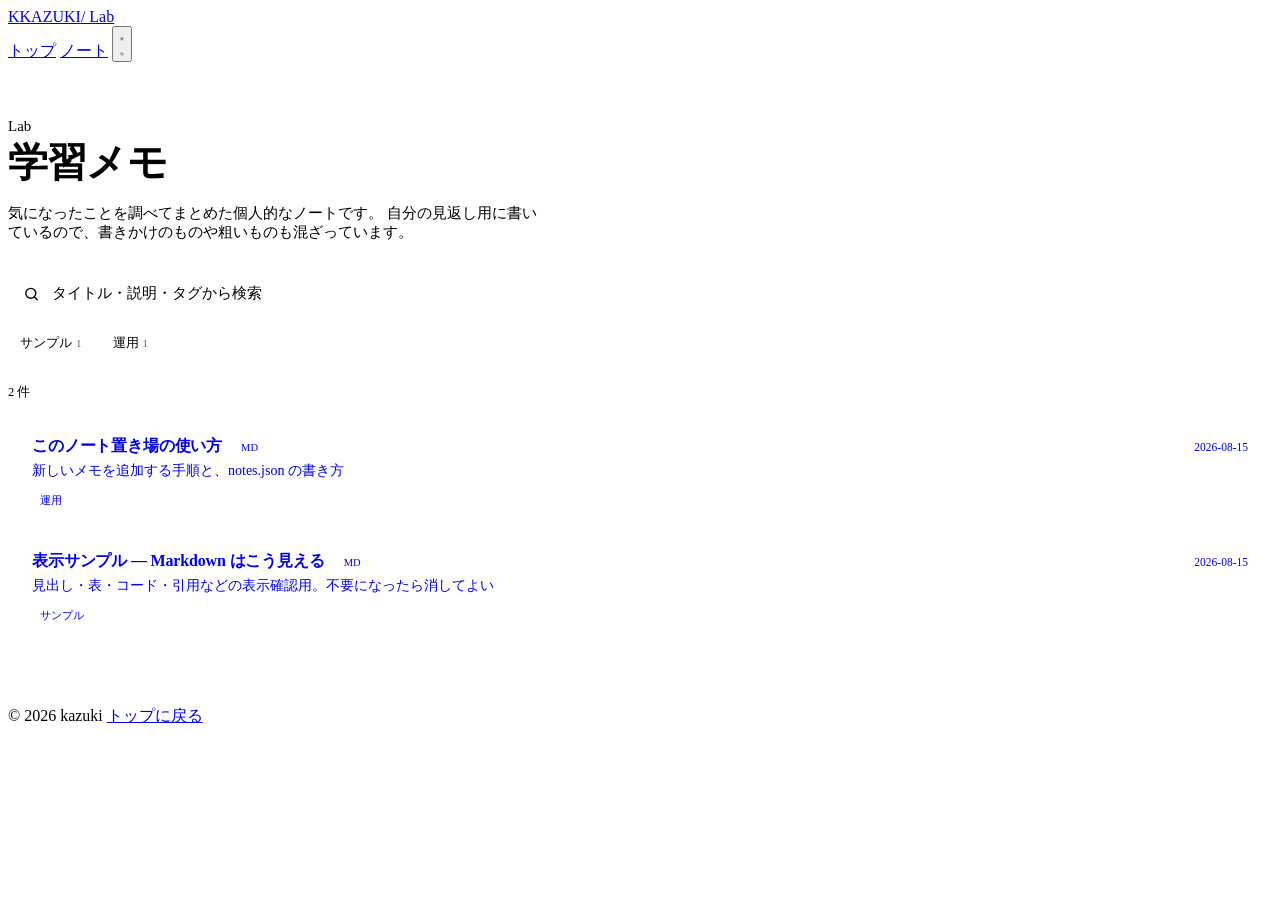
==== lab/index.html @ a7cf6884 "Add files via upload" ====
<!DOCTYPE html>
<html lang="ja">
<head>
<meta charset="UTF-8">
<meta name="viewport" content="width=device-width, initial-scale=1">
<title>Lab — 学習メモ | kazuki</title>
<meta name="description" content="調べたこと・学んだことをまとめた個人的なノート置き場。">
<meta name="robots" content="noindex">
<link rel="icon" href="../favicon.svg" type="image/svg+xml">
<meta name="theme-color" content="#ffffff" media="(prefers-color-scheme: light)">
<meta name="theme-color" content="#0e0e0f" media="(prefers-color-scheme: dark)">
<link rel="stylesheet" href="../assets/base.css">
<script src="../assets/theme.js"></script>
<style>
  .head{padding:56px 0 30px}
  .head h1{margin:0 0 14px; font-size:clamp(28px,4.4vw,40px); font-weight:800; letter-spacing:-.02em}
  .head p{margin:0; max-width:36em; color:var(--fg-mut); font-size:15px}

  /* ---------- controls ---------- */
  .ctrl{display:flex; flex-direction:column; gap:14px; margin-bottom:26px}
  .search{position:relative}
  .search svg{position:absolute; left:15px; top:50%; transform:translateY(-50%);
    width:17px;height:17px;color:var(--fg-dim); pointer-events:none}
  .search input{
    width:100%; padding:13px 44px 13px 44px; font-size:15px; font-family:inherit;
    color:var(--fg); background:var(--bg-elev);
    border:1px solid var(--line); border-radius:12px; outline:none;
    transition:border-color .16s ease, box-shadow .16s ease;
  }
  .search input:focus{border-color:var(--accent);
    box-shadow:0 0 0 3px color-mix(in srgb, var(--accent) 18%, transparent)}
  .search input::placeholder{color:var(--fg-dim)}
  .clr{position:absolute; right:9px; top:50%; transform:translateY(-50%);
    width:28px;height:28px;border:0;background:transparent;color:var(--fg-dim);
    border-radius:8px; cursor:pointer; display:none; place-items:center; font-size:17px; line-height:1}
  .clr:hover{background:var(--bg-sunk); color:var(--fg)}
  .clr.on{display:grid}

  .tags{display:flex; flex-wrap:wrap; gap:7px; align-items:center}
  .tag{
    font-size:12.5px; padding:6px 12px; border-radius:99px; cursor:pointer;
    background:var(--bg-elev); color:var(--fg-mut);
    border:1px solid var(--line); font-family:inherit;
    transition:.16s;
  }
  .tag:hover{color:var(--fg); border-color:var(--line-str)}
  .tag.on{background:var(--accent); color:var(--accent-fg); border-color:var(--accent)}
  .tag .n{opacity:.6; font-size:11px; margin-left:4px; font-variant-numeric:tabular-nums}

  .meta{font-size:12.5px; color:var(--fg-dim); margin:0 0 14px;
        font-variant-numeric:tabular-nums; min-height:1.4em}

  /* ---------- note list ---------- */
  .notes{list-style:none; margin:0 0 60px; padding:0;
    border:1px solid var(--line); border-radius:var(--radius);
    background:var(--bg-elev); overflow:hidden; box-shadow:var(--shadow)}
  .notes li + li{border-top:1px solid var(--line)}
  .notes a{display:block; padding:20px 24px; text-decoration:none; transition:background .16s ease}
  .notes a:hover{background:var(--bg-sunk)}
  .nrow{display:flex; align-items:baseline; gap:12px; flex-wrap:wrap; margin-bottom:5px}
  .nt{font-size:16px; font-weight:700; letter-spacing:-.01em}
  .notes a:hover .nt{color:var(--accent)}
  .nd{font-size:11.5px; color:var(--fg-dim); font-variant-numeric:tabular-nums; margin-left:auto; flex:none}
  .nx{font-size:10.5px; color:var(--fg-dim); border:1px solid var(--line);
      padding:1px 7px; border-radius:5px; font-family:var(--mono)}
  .ns{margin:0 0 10px; font-size:14px; color:var(--fg-mut)}
  .ntags{display:flex; flex-wrap:wrap; gap:6px}
  .ntag{font-size:11px; padding:3px 8px; border-radius:6px;
        background:var(--bg-sunk); color:var(--fg-dim); border:1px solid var(--line)}
  mark{background:color-mix(in srgb, var(--accent) 26%, transparent); color:inherit;
       border-radius:3px; padding:0 2px}

  .state{
    border:1px dashed var(--line-str); border-radius:var(--radius);
    padding:46px 26px; text-align:center; color:var(--fg-mut); font-size:14.5px;
    margin-bottom:60px;
  }
  .state code{font-family:var(--mono); font-size:13px; background:var(--bg-sunk);
    padding:2px 7px; border-radius:6px; border:1px solid var(--line)}
  @media(max-width:600px){
    .nd{margin-left:0; width:100%; order:9}
    .notes a{padding:18px 18px}
  }
</style>
</head>
<body>

<header>
  <div class="wrap hdr">
    <a class="mark" href="../"><span class="dot">K</span>KAZUKI<span class="sub">/ Lab</span></a>
    <nav>
      <a href="../">トップ</a>
      <a href="./" class="on">ノート</a>
      <button class="tglr" id="tgl" aria-label="テーマ切替" title="ライト / ダーク切替">
        <svg class="i-sun" viewBox="0 0 24 24" fill="none" stroke="currentColor" stroke-width="2" stroke-linecap="round"><circle cx="12" cy="12" r="4"/><path d="M12 2v2M12 20v2M4.9 4.9l1.4 1.4M17.7 17.7l1.4 1.4M2 12h2M20 12h2M4.9 19.1l1.4-1.4M17.7 6.3l1.4-1.4"/></svg>
        <svg class="i-moon" viewBox="0 0 24 24" fill="none" stroke="currentColor" stroke-width="2" stroke-linecap="round" stroke-linejoin="round"><path d="M21 12.8A9 9 0 1 1 11.2 3a7 7 0 0 0 9.8 9.8z"/></svg>
      </button>
    </nav>
  </div>
</header>

<main class="wrap">
  <div class="head">
    <p class="eyebrow">Lab</p>
    <h1>学習メモ</h1>
    <p>
      気になったことを調べてまとめた個人的なノートです。
      自分の見返し用に書いているので、書きかけのものや粗いものも混ざっています。
    </p>
  </div>

  <div class="ctrl">
    <div class="search">
      <svg viewBox="0 0 24 24" fill="none" stroke="currentColor" stroke-width="2" stroke-linecap="round"><circle cx="11" cy="11" r="7"/><path d="m20 20-3.5-3.5"/></svg>
      <input id="q" type="search" placeholder="タイトル・説明・タグから検索" autocomplete="off" aria-label="ノートを検索">
      <button class="clr" id="clr" aria-label="検索をクリア">×</button>
    </div>
    <div class="tags" id="tags"></div>
  </div>

  <p class="meta" id="meta"></p>
  <ul class="notes" id="list" hidden></ul>
  <div class="state" id="state">読み込み中…</div>
</main>

<footer>
  <div class="wrap ft">
    <span>© 2026 kazuki</span>
    <span><a href="../">トップに戻る</a></span>
  </div>
</footer>

<script>
(function () {
  var listEl  = document.getElementById('list');
  var stateEl = document.getElementById('state');
  var metaEl  = document.getElementById('meta');
  var tagsEl  = document.getElementById('tags');
  var qEl     = document.getElementById('q');
  var clrEl   = document.getElementById('clr');

  var notes = [];
  var active = new Set();

  function esc(s) {
    var d = document.createElement('div');
    d.textContent = s == null ? '' : String(s);
    return d.innerHTML;
  }

  // 検索語に一致した部分を <mark> で囲む（エスケープ済み文字列に対して実行）
  function hl(escaped, q) {
    if (!q) return escaped;
    var needle = esc(q).replace(/[.*+?^${}()|[\]\\]/g, '\\$&');
    try {
      return escaped.replace(new RegExp(needle, 'gi'), function (m) { return '<mark>' + m + '</mark>'; });
    } catch (e) { return escaped; }
  }

  function hrefOf(n) {
    return n.type === 'html'
      ? n.file
      : 'viewer.html?f=' + encodeURIComponent(n.file);
  }

  function render() {
    var q = qEl.value.trim();
    var lq = q.toLowerCase();
    clrEl.classList.toggle('on', q.length > 0);

    var shown = notes.filter(function (n) {
      if (active.size) {
        var tags = n.tags || [];
        for (var t of active) { if (tags.indexOf(t) === -1) return false; }
      }
      if (!lq) return true;
      var hay = [n.title, n.desc, (n.tags || []).join(' ')].join(' ').toLowerCase();
      return hay.indexOf(lq) !== -1;
    });

    if (!shown.length) {
      listEl.hidden = true;
      stateEl.hidden = false;
      stateEl.innerHTML = '条件に合うノートがありません。';
      metaEl.textContent = notes.length + ' 件中 0 件';
      return;
    }

    stateEl.hidden = true;
    listEl.hidden = false;
    metaEl.textContent = (shown.length === notes.length)
      ? notes.length + ' 件'
      : notes.length + ' 件中 ' + shown.length + ' 件';

    listEl.innerHTML = shown.map(function (n) {
      var ext = n.type === 'html' ? 'HTML' : 'MD';
      var tags = (n.tags || []).map(function (t) {
        return '<span class="ntag">' + hl(esc(t), q) + '</span>';
      }).join('');
      return '<li><a href="' + esc(hrefOf(n)) + '">' +
        '<div class="nrow">' +
          '<span class="nt">' + hl(esc(n.title || '(無題)'), q) + '</span>' +
          '<span class="nx">' + ext + '</span>' +
          '<span class="nd">' + esc(n.date || '') + '</span>' +
        '</div>' +
        (n.desc ? '<p class="ns">' + hl(esc(n.desc), q) + '</p>' : '') +
        (tags ? '<div class="ntags">' + tags + '</div>' : '') +
      '</a></li>';
    }).join('');
  }

  function buildTags() {
    var count = {};
    notes.forEach(function (n) {
      (n.tags || []).forEach(function (t) { count[t] = (count[t] || 0) + 1; });
    });
    var names = Object.keys(count).sort(function (a, b) {
      return count[b] - count[a] || a.localeCompare(b, 'ja');
    });
    tagsEl.innerHTML = names.map(function (t) {
      return '<button class="tag" data-t="' + esc(t) + '">' + esc(t) +
             '<span class="n">' + count[t] + '</span></button>';
    }).join('');
    tagsEl.querySelectorAll('.tag').forEach(function (b) {
      b.addEventListener('click', function () {
        var t = b.dataset.t;
        if (active.has(t)) { active.delete(t); b.classList.remove('on'); }
        else { active.add(t); b.classList.add('on'); }
        render();
      });
    });
  }

  qEl.addEventListener('input', render);
  clrEl.addEventListener('click', function () { qEl.value = ''; qEl.focus(); render(); });

  fetch('notes.json', { cache: 'no-cache' })
    .then(function (r) { if (!r.ok) throw new Error('notes.json が読めません'); return r.json(); })
    .then(function (data) {
      notes = (data || []).slice().sort(function (a, b) {
        return String(b.date || '').localeCompare(String(a.date || ''));
      });
      if (!notes.length) {
        stateEl.innerHTML = 'まだノートがありません。<br><code>lab/notes.json</code> に項目を追加すると、ここに並びます。';
        metaEl.textContent = '';
        return;
      }
      buildTags();
      render();
    })
    .catch(function (e) {
      stateEl.innerHTML = 'ノート一覧を読み込めませんでした。<br>' + esc(e.message);
      metaEl.textContent = '';
    });
})();
</script>
</body>
</html>
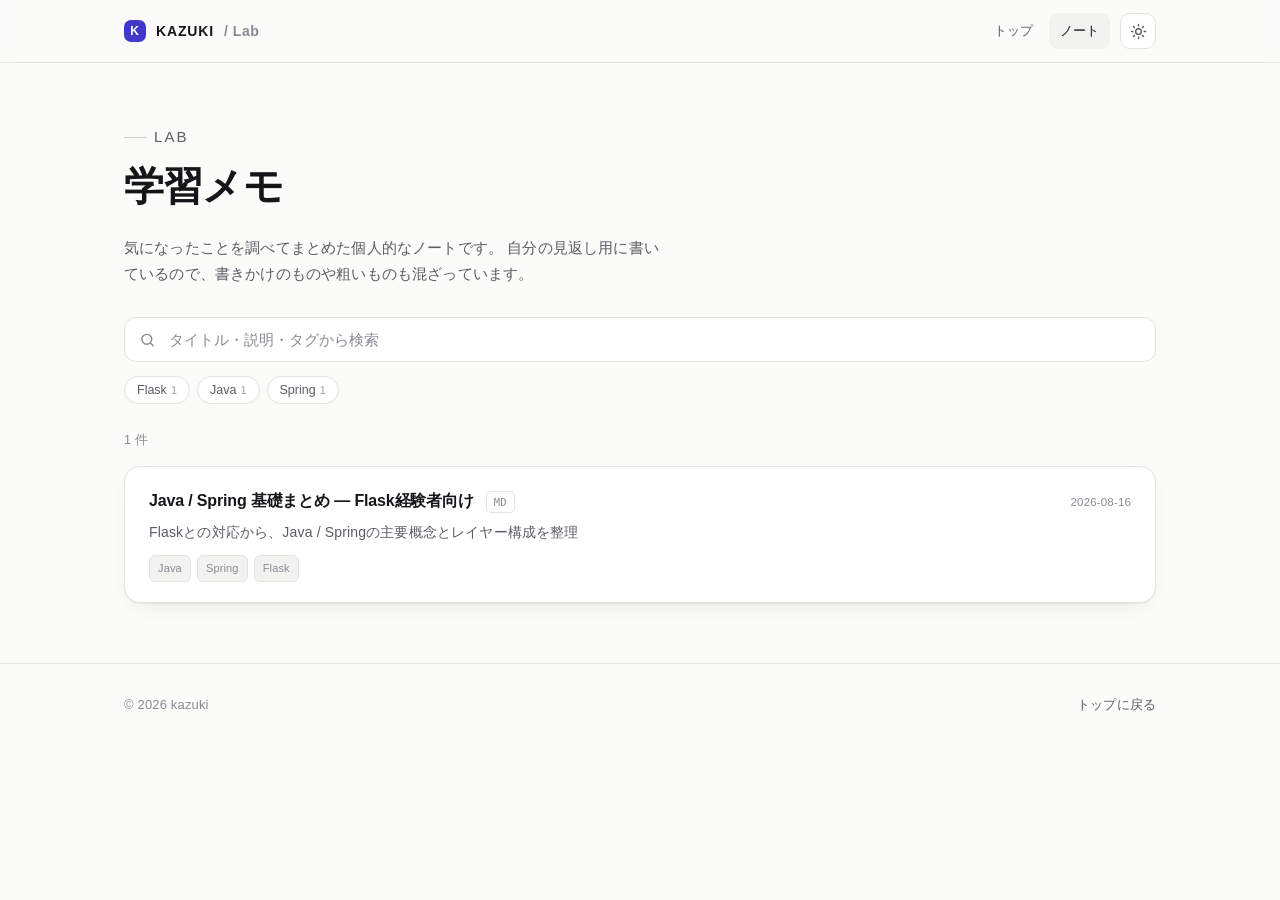
==== commit 14bad66a: "Improve mobile notes and hide internal docs" ====
--- a/lab/index.html
+++ b/lab/index.html
@@ -237,7 +237,7 @@
   fetch('notes.json', { cache: 'no-cache' })
     .then(function (r) { if (!r.ok) throw new Error('notes.json が読めません'); return r.json(); })
     .then(function (data) {
-      notes = (data || []).slice().sort(function (a, b) {
+      notes = (data || []).filter(function (n) { return !n.hidden; }).sort(function (a, b) {
         return String(b.date || '').localeCompare(String(a.date || ''));
       });
       if (!notes.length) {
--- a/assets/base.css
+++ b/assets/base.css
@@ -0,0 +1,153 @@
+/* ============================================================
+   base.css — 全ページ共通の配色トークンと部品
+   配色を変えたいときは :root と html[data-theme="dark"] の
+   2ブロックだけを書き換えれば全ページに反映されます。
+   ============================================================ */
+
+:root{
+  --bg:#fbfbfa; --bg-elev:#ffffff; --bg-sunk:#f2f2f0;
+  --fg:#16161a; --fg-mut:#5c5c66; --fg-dim:#8a8a94;
+  --line:#e3e3df; --line-str:#d0d0ca;
+  --accent:#4338ca; --accent-fg:#ffffff; --accent-soft:#eef1ff;
+  --ok:#0f7b52; --ok-soft:#e6f5ee;
+  --warn:#8a5a00; --warn-soft:#fdf3e0;
+  --shadow:0 1px 2px rgba(16,16,22,.05), 0 8px 24px -12px rgba(16,16,22,.14);
+  --shadow-lift:0 2px 4px rgba(16,16,22,.06), 0 18px 40px -16px rgba(16,16,22,.22);
+  --radius:16px;
+  --mono:ui-monospace,SFMono-Regular,Menlo,Consolas,"Noto Sans Mono",monospace;
+}
+html[data-theme="dark"]{
+  --bg:#0e0e0f; --bg-elev:#17171a; --bg-sunk:#121214;
+  --fg:#eeeef2; --fg-mut:#a2a2ad; --fg-dim:#71717c;
+  --line:#26262b; --line-str:#34343b;
+  --accent:#a5b4fc; --accent-fg:#12122a; --accent-soft:#1d1d3a;
+  --ok:#5fd3a0; --ok-soft:#12291f;
+  --warn:#e0b062; --warn-soft:#2a2113;
+  --shadow:0 1px 2px rgba(0,0,0,.5), 0 8px 24px -12px rgba(0,0,0,.7);
+  --shadow-lift:0 2px 4px rgba(0,0,0,.5), 0 18px 40px -16px rgba(0,0,0,.85);
+}
+
+*,*::before,*::after{box-sizing:border-box}
+html{-webkit-text-size-adjust:100%; overflow-x:hidden; scroll-behavior:smooth}
+body{
+  margin:0; background:var(--bg); color:var(--fg);
+  font-family:"Helvetica Neue",-apple-system,BlinkMacSystemFont,"Segoe UI",
+    "Hiragino Sans","Hiragino Kaku Gothic ProN","Noto Sans JP","Yu Gothic",Meiryo,sans-serif;
+  font-size:16px; line-height:1.75; letter-spacing:.01em;
+  -webkit-font-smoothing:antialiased;
+  transition:background .25s ease, color .25s ease;
+}
+a{color:inherit}
+.wrap{max-width:1080px; margin:0 auto; padding:0 24px}
+.wrap-narrow{max-width:760px; margin:0 auto; padding:0 24px}
+
+/* ---------- header ---------- */
+header{
+  position:sticky; top:0; z-index:50;
+  background:color-mix(in srgb, var(--bg) 82%, transparent);
+  backdrop-filter:saturate(180%) blur(14px);
+  border-bottom:1px solid var(--line);
+}
+.hdr{display:flex; align-items:center; justify-content:space-between; height:62px; gap:16px}
+.mark{display:flex; align-items:center; gap:10px; font-weight:700; letter-spacing:.06em;
+  font-size:14px; text-decoration:none; white-space:nowrap}
+.mark .dot{width:22px;height:22px;border-radius:7px;background:var(--accent);color:var(--accent-fg);
+  display:grid;place-items:center;font-size:12px;font-weight:800}
+.mark .sub{color:var(--fg-dim); font-weight:600; letter-spacing:.04em}
+.hdr nav{display:flex; align-items:center; gap:4px}
+.hdr nav a{
+  font-size:13px; color:var(--fg-mut); text-decoration:none;
+  padding:7px 11px; border-radius:9px; transition:.18s;
+}
+.hdr nav a:hover{color:var(--fg); background:var(--bg-sunk)}
+.hdr nav a.on{color:var(--fg); background:var(--bg-sunk)}
+@media(max-width:640px){ .hdr nav a{display:none} .mark .sub{display:none} }
+.tglr{
+  width:36px;height:36px;border-radius:10px;border:1px solid var(--line);
+  background:var(--bg-elev); color:var(--fg-mut); cursor:pointer;
+  display:grid;place-items:center; transition:.18s; margin-left:6px; flex:none;
+}
+.tglr:hover{color:var(--fg); border-color:var(--line-str)}
+.tglr svg{width:17px;height:17px}
+html[data-theme="dark"] .i-sun{display:none}
+html:not([data-theme="dark"]) .i-moon{display:none}
+
+/* ---------- typography helpers ---------- */
+.eyebrow{
+  display:inline-flex; align-items:center; gap:8px;
+  font-size:12px; letter-spacing:.14em; text-transform:uppercase;
+  color:var(--fg-dim); margin:0 0 20px;
+}
+.eyebrow::before{content:""; width:22px;height:1px;background:var(--line-str)}
+section{padding:56px 0}
+.sec-hd{display:flex; align-items:baseline; gap:14px; margin-bottom:8px}
+.sec-hd h2{margin:0; font-size:21px; letter-spacing:-.01em; font-weight:750}
+.sec-hd .cnt{font-size:12px; color:var(--fg-dim); font-variant-numeric:tabular-nums}
+.sec-sub{margin:0 0 30px; color:var(--fg-mut); font-size:14.5px}
+
+/* ---------- buttons ---------- */
+.btn{
+  display:inline-flex; align-items:center; gap:9px;
+  padding:12px 20px; border-radius:12px; font-size:14.5px; font-weight:600;
+  text-decoration:none; border:1px solid transparent; cursor:pointer;
+  font-family:inherit;
+  transition:transform .16s ease, box-shadow .16s ease, background .16s ease;
+}
+.btn:hover{transform:translateY(-1px)}
+.btn-p{background:var(--accent); color:var(--accent-fg); box-shadow:var(--shadow)}
+.btn-p:hover{box-shadow:var(--shadow-lift)}
+.btn-s{background:var(--bg-elev); color:var(--fg); border-color:var(--line-str)}
+.btn-s:hover{background:var(--bg-sunk)}
+.btn svg{width:15px;height:15px}
+.cta{display:flex; flex-wrap:wrap; gap:12px}
+
+/* ---------- cards ---------- */
+.grid{display:grid; gap:18px}
+.grid-2{grid-template-columns:repeat(2,1fr)}
+@media(max-width:860px){ .grid-2{grid-template-columns:1fr} }
+.card{
+  position:relative; display:flex; flex-direction:column;
+  background:var(--bg-elev); border:1px solid var(--line);
+  border-radius:var(--radius); padding:26px; box-shadow:var(--shadow);
+  transition:transform .2s ease, box-shadow .2s ease, border-color .2s ease;
+}
+.card:hover{transform:translateY(-3px); box-shadow:var(--shadow-lift); border-color:var(--line-str)}
+.card-top{display:flex; align-items:flex-start; justify-content:space-between; gap:14px; margin-bottom:14px}
+.ico{
+  width:44px;height:44px;border-radius:12px; flex:none;
+  display:grid;place-items:center; background:var(--accent-soft); color:var(--accent);
+}
+.ico svg{width:22px;height:22px}
+.card h3{margin:0 0 6px; font-size:18px; letter-spacing:-.01em; font-weight:750}
+.card .role{margin:0 0 12px; font-size:12.5px; color:var(--fg-dim); letter-spacing:.02em}
+.card p.desc{margin:0 0 16px; font-size:14.5px; color:var(--fg-mut); flex:1}
+.chips{display:flex; flex-wrap:wrap; gap:6px; margin-bottom:20px}
+.chip{
+  font-size:11.5px; padding:4px 9px; border-radius:7px;
+  background:var(--bg-sunk); color:var(--fg-mut); border:1px solid var(--line);
+  letter-spacing:.02em;
+}
+.badge{font-size:11px; font-weight:650; padding:4px 10px; border-radius:99px;
+  white-space:nowrap; letter-spacing:.03em}
+.b-live{background:var(--ok-soft); color:var(--ok)}
+.b-wip{background:var(--warn-soft); color:var(--warn)}
+.b-arc{background:var(--bg-sunk); color:var(--fg-dim); border:1px solid var(--line)}
+.card-act{display:flex; align-items:center; gap:10px; margin-top:auto}
+.lnk{
+  font-size:13px; color:var(--fg-dim); text-decoration:none;
+  display:inline-flex; align-items:center; gap:6px; padding:6px 4px; transition:.18s;
+}
+.lnk:hover{color:var(--fg)}
+.lnk svg{width:14px;height:14px}
+
+/* ---------- footer ---------- */
+footer{border-top:1px solid var(--line); margin-top:40px; padding:30px 0 46px}
+.ft{display:flex; justify-content:space-between; align-items:center; gap:16px; flex-wrap:wrap;
+    font-size:13px; color:var(--fg-dim)}
+.ft a{text-decoration:none; color:var(--fg-mut)}
+.ft a:hover{color:var(--fg)}
+
+@media (prefers-reduced-motion:reduce){
+  html{scroll-behavior:auto}
+  *{transition:none!important; animation:none!important}
+}
